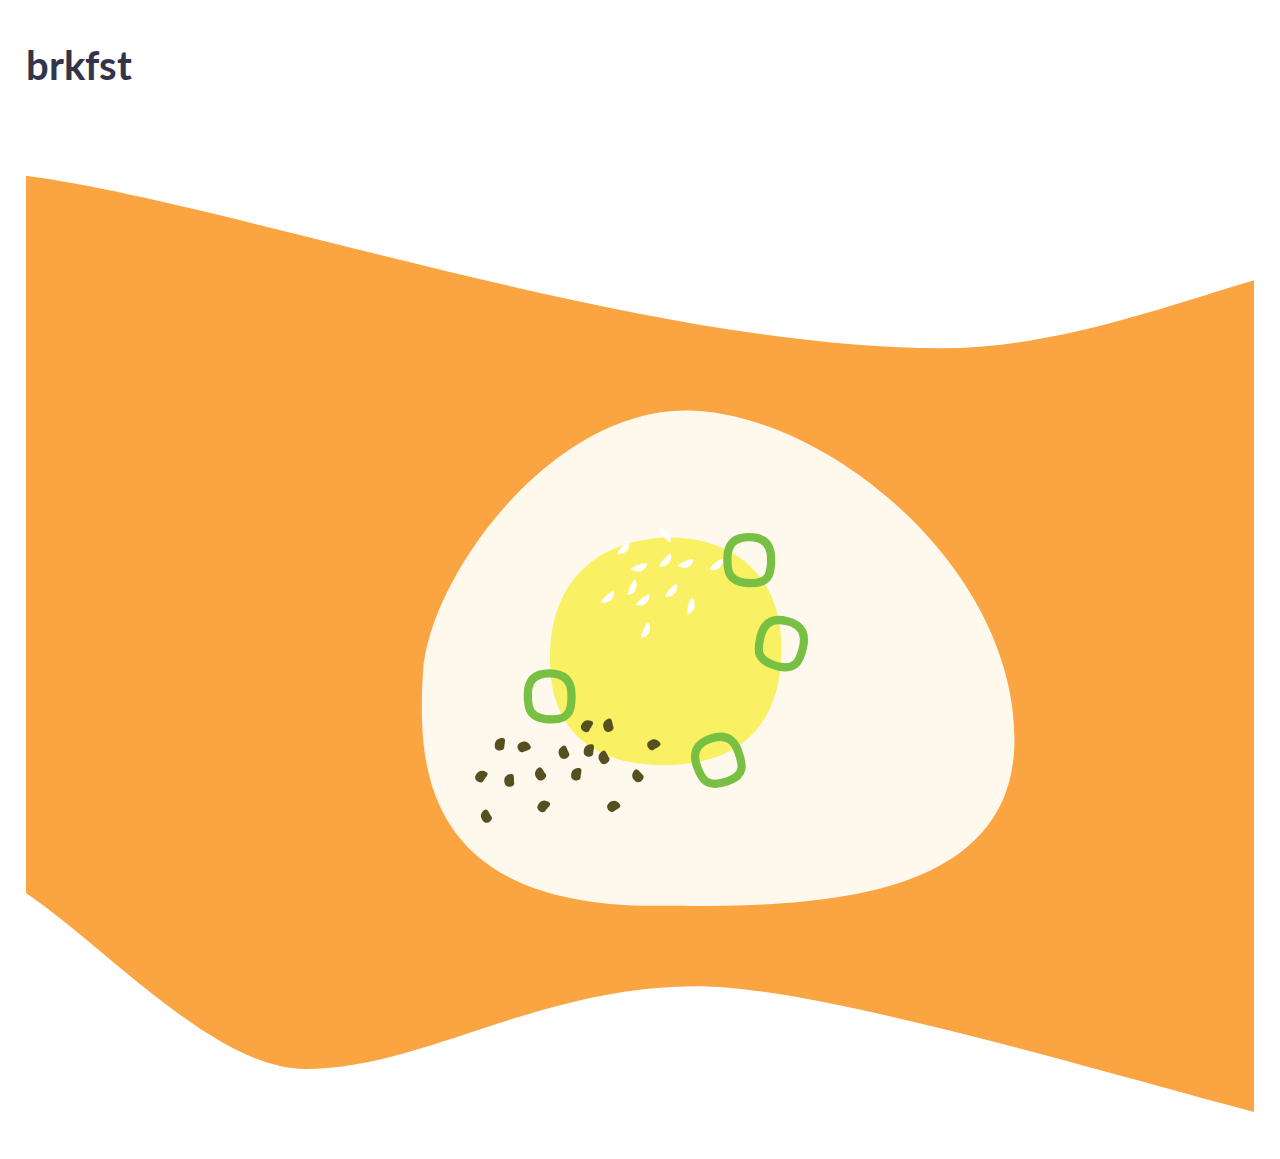
==== brkfst/index.html @ ebac8dba "BRKFST and Notes" ====
<!doctype html>
<html>
    <head>
        <meta charset="utf-8">
        <meta http-equiv="x-ua-compatible" content="ie=edge">
        <title>brkfst</title>
        <meta name="description." content="An experimental design collective">
        <meta name="viewport" content="width=device-width, initial-scale=1">
        <link rel="apple-touch-icon" href="apple-touch-icon.png">
        <link rel="icon" type="image/png" href="Favicon.png">
        <link rel="stylesheet" href="css/simple-grid.css">
    </head>
    <body>
        <div>
            <div class="row">
                <div class="col-4">
                    <h1>brkfst</h1>
                </div>
            </div>
            <div class="row">
                <div class="col-12">
                    <?xml version="1.0" encoding="utf-8"?>
                    <svg version="1.1" id="Layer_1" xmlns="http://www.w3.org/2000/svg" xmlns:xlink="http://www.w3.org/1999/xlink" x="0px" y="0px"
                    viewBox="0 0 595.3 488" style="enable-background:new 0 0 595.3 488;" xml:space="preserve">
                    <style type="text/css">
	.st0{clip-path:url(#SVGID_2_);fill:#FAA442;}
	.st1{fill:#FFF8EC;}
	.st2{fill:#FAF064;}
	.st3{fill:none;stroke:#77C043;stroke-width:4;stroke-miterlimit:10;}
	.st4{fill:#FFFFFF;}
	.st5{fill:#564F20;}
</style>
                    <g>
	<defs>
		<rect id="SVGID_1_" width="595.3" height="497"/>
	</defs>
	<clipPath id="SVGID_2_">
		<use xlink:href="#SVGID_1_"  style="overflow:visible;"/>
	</clipPath>
	<path class="st0" d="M-30.4,16c90,0,315.3,85.9,474,85.9c78.9,0,157.5-43,202.5-43s37.4,425,4.9,425s-248.4-73-325.8-73
		s-132.9,40.1-190,40.1S6.5,350.5-36,350.5S-99.3,16-30.4,16z"/>
</g>
                    <path class="st1" d="M305.1,372c-114.5,0-115.2-69.6-112.8-112.8c2.5-45.4,61.1-127.2,127.2-127.2s159.4,74.6,159.4,159.4
                    S364.3,372,305.1,372z"
                    />
                    <path class="st2" d="M253.8,252c0-45,32.2-58.5,58.5-58.5c26.3,0,53.7,14.9,53.7,53.7s-21.7,56.6-56.6,56.6S253.8,287.2,253.8,252z"/>
                    <path class="st3" d="M254.9,281.7c-11.5,0-11.8-5.8-11.8-11.8s2.3-10.5,10.5-10.5c8.2,0,10.7,4.6,10.7,10.7S263.9,281.7,254.9,281.7
                    z"/>
                    <g>
	<path class="st4" d="M286.9,201.6c-1.8,0,5.4-8.6,5.4-5.4S290.7,201.6,286.9,201.6z"/>
	<path class="st4" d="M293.4,209.1c-1.6-0.9,9-4.9,7.4-2S296.7,211,293.4,209.1z"/>
	<path class="st4" d="M312.3,195.5c-0.3,1.8-7.6-6.8-4.4-6.2S313,191.7,312.3,195.5z"/>
	<path class="st4" d="M307.2,207.7c-1.8,0,5.4-8.6,5.4-5.4S311,207.7,307.2,207.7z"/>
	<path class="st4" d="M295.9,226.4c-1.8-0.3,6.8-7.6,6.2-4.4C301.6,225.2,299.6,227,295.9,226.4z"/>
	<path class="st4" d="M278.9,225.1c-1.8-0.2,6.4-7.9,6-4.7S282.7,225.5,278.9,225.1z"/>
	<path class="st4" d="M292,221.4c-1.7,0.5,2.6-9.9,3.5-6.8S295.6,220.2,292,221.4z"/>
	<path class="st4" d="M331.5,209.1c-1.8-0.3,6.9-7.5,6.3-4.3S335.3,209.8,331.5,209.1z"/>
	<path class="st4" d="M310,222.3c-1.8,0,5.4-8.6,5.4-5.4S313.8,222.3,310,222.3z"/>
	<path class="st4" d="M316.1,207.5c-1.6-0.8,8.6-5.4,7.2-2.5C321.9,207.9,319.5,209.2,316.1,207.5z"/>
	<path class="st4" d="M320.7,230.7c-1.6,0.8,1.2-10.1,2.6-7.2C324.7,226.5,324.2,229.1,320.7,230.7z"/>
	<path class="st4" d="M298.5,242.2c-1.7,0.5,2.6-9.9,3.5-6.8C303,238.5,302.1,241,298.5,242.2z"/>
</g>
                    <path class="st3" d="M364.5,256c-11.2-2.7-10.1-8.3-8.7-14.2c1.4-5.8,4.6-9.7,12.7-7.8s9.3,7,7.9,12.9S373.2,258.1,364.5,256z"/>
                    <path class="st3" d="M340.1,311.6c-10.9,3.8-13-1.6-15-7.2c-2-5.7-1.3-10.7,6.5-13.4c7.8-2.7,11.6,0.9,13.6,6.6
                    C347.2,303.3,348.6,308.6,340.1,311.6z"/>
                    <path class="st3" d="M351.6,215.7c-11.5,0-11.8-5.8-11.8-11.8s2.3-10.5,10.5-10.5s10.7,4.6,10.7,10.7S360.5,215.7,351.6,215.7z"/>
                    <g>
	<path class="st5" d="M258.7,299.8c-1.4-2.4-0.5-4.1,1.3-5.2s2.1,1.9,3.1,3.5C264.1,299.7,260.3,302.4,258.7,299.8z"/>
	<path class="st5" d="M269,284.4c1.1-2.5,3-2.8,5-1.9c1.9,0.8-0.3,2.8-1.1,4.6S267.8,287.2,269,284.4z"/>
	<path class="st5" d="M278.3,302.4c-1.7-2.2-0.9-4,0.8-5.3c1.7-1.3,2.3,1.7,3.4,3.2C283.6,301.9,280.1,304.9,278.3,302.4z"/>
	<path class="st5" d="M264.1,309c0-2.8,1.7-3.8,3.8-3.8c2.1,0,0.8,2.7,0.8,4.6C268.7,311.7,264.1,312.1,264.1,309z"/>
	<path class="st5" d="M280,286.3c-1-2.6,0.2-4.1,2.1-4.9c2-0.8,1.8,2.2,2.5,4S281.1,289.2,280,286.3z"/>
	<path class="st5" d="M270.2,297.5c0-2.8,1.7-3.8,3.8-3.8s0.8,2.7,0.8,4.6S270.2,300.6,270.2,297.5z"/>
	<path class="st5" d="M282.3,322.3c2.1-1.9,3.9-1.3,5.3,0.3c1.4,1.6-1.5,2.5-2.9,3.7S280,324.3,282.3,322.3z"/>
	<path class="st5" d="M301.8,292.3c2.2-1.7,4-1.1,5.3,0.6s-1.6,2.4-3.1,3.6C302.6,297.6,299.4,294.2,301.8,292.3z"/>
	<path class="st5" d="M295.2,311.6c-2.1-1.8-1.8-3.7-0.4-5.3c1.4-1.6,2.6,1.1,4.1,2.3C300.2,309.8,297.5,313.5,295.2,311.6z"/>
	<path class="st5" d="M248.1,323c1.4-2.4,3.4-2.4,5.2-1.3c1.8,1.1-0.7,2.8-1.7,4.4S246.5,325.6,248.1,323z"/>
	<path class="st5" d="M239.3,293c2.4-1.3,4.1-0.4,5.1,1.5s-2,2.1-3.6,3C239.1,298.4,236.6,294.5,239.3,293z"/>
	<path class="st5" d="M247.7,310.5c-1.8-2.1-1.2-3.9,0.4-5.3c1.6-1.4,2.4,1.5,3.7,2.9C253,309.5,249.7,312.8,247.7,310.5z"/>
	<path class="st5" d="M221.4,330.9c-1.7-2.2-1-4,0.6-5.3c1.7-1.3,2.3,1.6,3.5,3.1C226.7,330.2,223.3,333.3,221.4,330.9z"/>
	<path class="st5" d="M231.8,312.4c-0.5-2.7,1-4,3.1-4.3s1.3,2.5,1.6,4.4C236.8,314.4,232.3,315.5,231.8,312.4z"/>
	<path class="st5" d="M227.1,294.5c0-2.8,1.7-3.8,3.8-3.8c2.1,0,0.8,2.7,0.8,4.6S227.1,297.6,227.1,294.5z"/>
	<path class="st5" d="M217.9,308.6c1.4-2.4,3.3-2.5,5.1-1.4c1.8,1-0.6,2.8-1.5,4.4C220.6,313.2,216.4,311.3,217.9,308.6z"/>
</g>
                    </svg>
                </div>
            </div>
        </div>
    </body>
</html>
---- brkfst/css/simple-grid.css ----
/**
*** SIMPLE GRID
*** (C) ZACH COLE 2016
**/

@import url(https://fonts.googleapis.com/css?family=Lato:400,300,300italic,400italic,700,700italic);

/* UNIVERSAL */

html,
body {
  height: 100%;
  width: 100%;
  margin: 0;
  padding: 0;
  left: 0;
  top: 0;
  font-size: 100%;
}

/* ROOT FONT STYLES */

* {
  font-family: 'Lato', Helvetica, sans-serif;
  color: #333447;
  line-height: 1.5;
}

/* TYPOGRAPHY */

h1 {
  font-size: 2.5rem;
}

h2 {
  font-size: 2rem;
}

h3 {
  font-size: 1.375rem;
}

h4 {
  font-size: 1.125rem;
}

h5 {
  font-size: 1rem;
}

h6 {
  font-size: 0.875rem;
}

p {
  font-size: 1.125rem;
  font-weight: 200;
  line-height: 1.8;
}

.font-light {
  font-weight: 300;
}

.font-regular {
  font-weight: 400;
}

.font-heavy {
  font-weight: 700;
}

/* POSITIONING */

.left {
  text-align: left;
}

.right {
  text-align: right;
}

.center {
  text-align: center;
  margin-left: auto;
  margin-right: auto;
}

.justify {
  text-align: justify;
}

/* ==== GRID SYSTEM ==== */

.container {
  width: 90%;
  margin-left: auto;
  margin-right: auto;
}

.row {
  position: relative;
  width: 100%;
}

.row [class^="col"] {
  float: left;
  margin: 0.5rem 2%;
  min-height: 0.125rem;
}

.col-1,
.col-2,
.col-3,
.col-4,
.col-5,
.col-6,
.col-7,
.col-8,
.col-9,
.col-10,
.col-11,
.col-12 {
  width: 96%;
}

.col-1-sm {
  width: 4.33%;
}

.col-2-sm {
  width: 12.66%;
}

.col-3-sm {
  width: 21%;
}

.col-4-sm {
  width: 29.33%;
}

.col-5-sm {
  width: 37.66%;
}

.col-6-sm {
  width: 46%;
}

.col-7-sm {
  width: 54.33%;
}

.col-8-sm {
  width: 62.66%;
}

.col-9-sm {
  width: 71%;
}

.col-10-sm {
  width: 79.33%;
}

.col-11-sm {
  width: 87.66%;
}

.col-12-sm {
  width: 96%;
}

.row::after {
	content: "";
	display: table;
	clear: both;
}

.hidden-sm {
  display: none;
}

@media only screen and (min-width: 33.75em) {  /* 540px */
  .container {
    width: 80%;
  }
}

@media only screen and (min-width: 45em) {  /* 720px */
  .col-1 {
    width: 4.33%;
  }

  .col-2 {
    width: 12.66%;
  }

  .col-3 {
    width: 21%;
  }

  .col-4 {
    width: 29.33%;
  }

  .col-5 {
    width: 37.66%;
  }

  .col-6 {
    width: 46%;
  }

  .col-7 {
    width: 54.33%;
  }

  .col-8 {
    width: 62.66%;
  }

  .col-9 {
    width: 71%;
  }

  .col-10 {
    width: 79.33%;
  }

  .col-11 {
    width: 87.66%;
  }

  .col-12 {
    width: 96%;
  }

  .hidden-sm {
    display: block;
  }
}

@media only screen and (min-width: 60em) { /* 960px */
  .container {
    width: 75%;
    max-width: 60rem;
  }
}
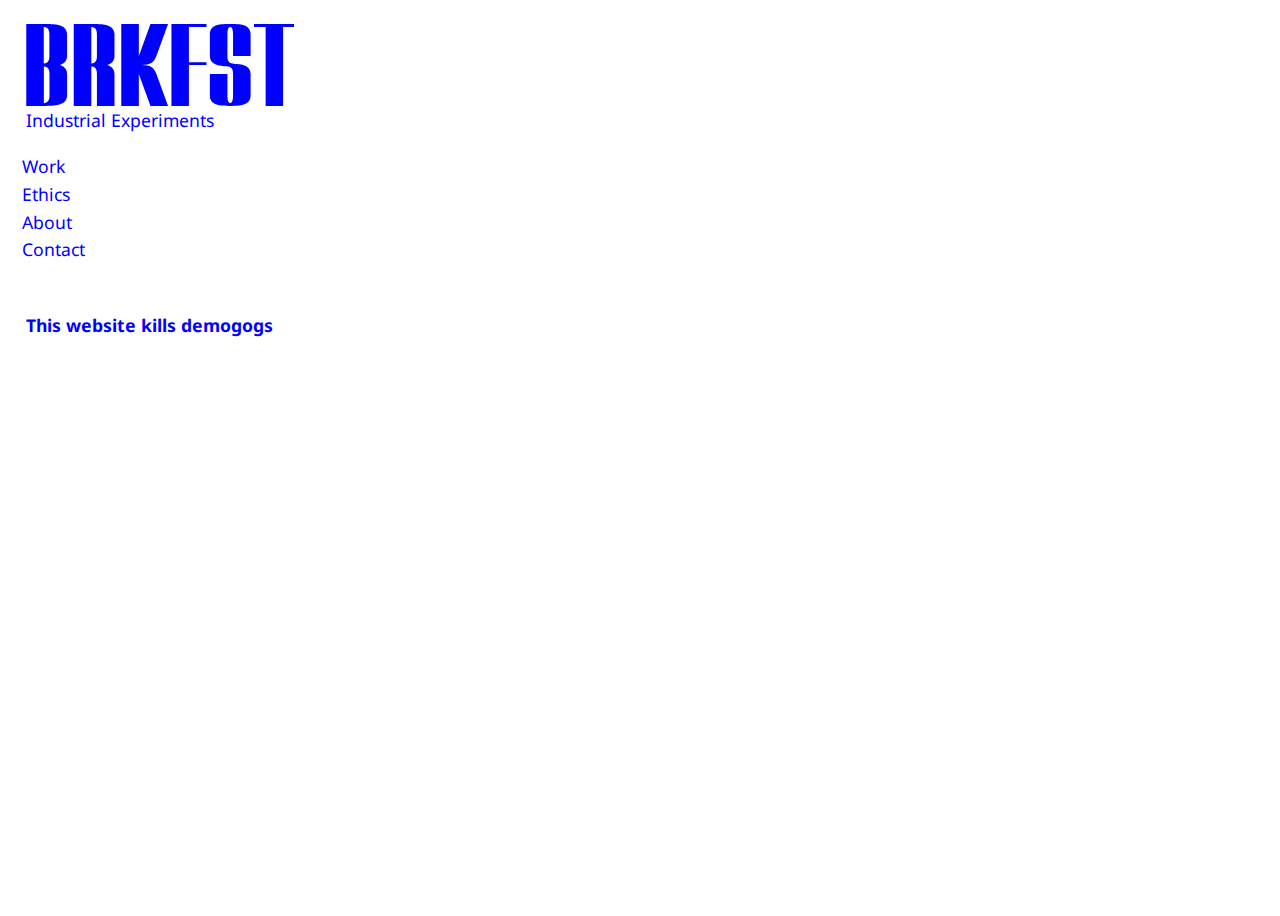
==== commit 308147b7: "BRKFST functional rework" ====
--- a/brkfst/index.html
+++ b/brkfst/index.html
@@ -3,7 +3,7 @@
     <head>
         <meta charset="utf-8">
         <meta http-equiv="x-ua-compatible" content="ie=edge">
-        <title>brkfst</title>
+        <title>BRKFST</title>
         <meta name="description." content="An experimental design collective">
         <meta name="viewport" content="width=device-width, initial-scale=1">
         <link rel="apple-touch-icon" href="apple-touch-icon.png">
@@ -12,77 +12,66 @@
     </head>
     <body>
         <div>
-            <div class="row">
-                <div class="col-4">
-                    <h1>brkfst</h1>
+            <div class="row logo">
+                <div class="col-3">
+                    <?xml version="1.0" encoding="utf-8"?>
+                    <svg version="1.1" id="Layer_1" xmlns="http://www.w3.org/2000/svg" xmlns:xlink="http://www.w3.org/1999/xlink" x="0px" y="0px"
+	                viewBox="0 0 277 85" style="enable-background:new 0 0 277 85;" xml:space="preserve">
+<style type="text/css">
+	.st0{fill:#0000FF;}
+</style>
+<g>
+	<path class="st0" d="M42.3,33V10.8C42.3,0.1,29,0.1,18.3,0.1H0.3v84.4h18.1c10.6,0,23.9,0,23.9-10.7V51.5c0-5.2-3.2-7.9-7.6-9.3
+		C39.1,40.9,42.3,38.2,42.3,33z M24.2,51.5v22.3c0,1.3,0.2,7.8-5.8,7.8V43.7C24.4,43.7,24.2,50.2,24.2,51.5z M18.3,3
+		c6.1,0,5.8,6.5,5.8,7.8V33c0,1.3,0.2,7.8-5.8,7.8V3z"/>
+	<path class="st0" d="M91.2,33V10.8c0-10.7-13.3-10.7-23.9-10.7H49.2v84.4h18.1V43.7c6.1,0,5.8,6.5,5.8,7.8v33h18.1v-33
+		c0-5.2-3.2-7.9-7.6-9.3C88.1,40.9,91.2,38.2,91.2,33z M67.3,3c6.1,0,5.8,6.5,5.8,7.8V33c0,1.3,0.2,7.8-5.8,7.8V3z"/>
+	<path class="st0" d="M116.3,42.3c8.9,0,14.7,0,18.1-9.2l12-33h-18.1l-12,33v-33H98.2v84.4h18.1v-33l12,33h18.1l-12-33
+		C131,42.3,125.2,42.3,116.3,42.3z"/>
+	<path class="st0" d="M231.5,33V10.8c0-10.7-11.7-10.7-21-10.7c-9.3,0-21,0-21,10.7V33c0,8.8,9,10.4,18.1,10.6v0.1
+		c6.1,0,5.8,6.5,5.8,7.8v22.3c0,1.3,0,7.8-2.9,7.8s-2.9-6.5-2.9-7.8V51.5h-18.1v22.3c0,10.7,11.7,10.7,21,10.7c9.3,0,21,0,21-10.7
+		V51.5c0-8.8-9-10.4-18.1-10.6v-0.1c-6.1,0-5.8-6.5-5.8-7.8V10.8c0-1.3,0-7.8,2.9-7.8s2.9,6.5,2.9,7.8V33H231.5z"/>
+	<polygon class="st0" points="186,3 186,0.1 167.9,0.1 149.9,0.1 149.9,3 149.9,84.5 167.9,84.5 167.9,42.3 186,42.3 186,39.4 
+		167.9,39.4 167.9,3 	"/>
+	<polygon class="st0" points="277,0.1 265,0.1 247,0.1 235,0.1 235,3 247,3 247,84.5 265,84.5 265,3 277,3 	"/>
+</g>
+</svg>
+                    <h1 style="margin-top: -.3em">
+                        Industrial Experiments
+                    </h1>
                 </div>
             </div>
             <div class="row">
-                <div class="col-12">
-                    <?xml version="1.0" encoding="utf-8"?>
-                    <svg version="1.1" id="Layer_1" xmlns="http://www.w3.org/2000/svg" xmlns:xlink="http://www.w3.org/1999/xlink" x="0px" y="0px"
-                    viewBox="0 0 595.3 488" style="enable-background:new 0 0 595.3 488;" xml:space="preserve">
-                    <style type="text/css">
-	.st0{clip-path:url(#SVGID_2_);fill:#FAA442;}
-	.st1{fill:#FFF8EC;}
-	.st2{fill:#FAF064;}
-	.st3{fill:none;stroke:#77C043;stroke-width:4;stroke-miterlimit:10;}
-	.st4{fill:#FFFFFF;}
-	.st5{fill:#564F20;}
-</style>
-                    <g>
-	<defs>
-		<rect id="SVGID_1_" width="595.3" height="497"/>
-	</defs>
-	<clipPath id="SVGID_2_">
-		<use xlink:href="#SVGID_1_"  style="overflow:visible;"/>
-	</clipPath>
-	<path class="st0" d="M-30.4,16c90,0,315.3,85.9,474,85.9c78.9,0,157.5-43,202.5-43s37.4,425,4.9,425s-248.4-73-325.8-73
-		s-132.9,40.1-190,40.1S6.5,350.5-36,350.5S-99.3,16-30.4,16z"/>
-</g>
-                    <path class="st1" d="M305.1,372c-114.5,0-115.2-69.6-112.8-112.8c2.5-45.4,61.1-127.2,127.2-127.2s159.4,74.6,159.4,159.4
-                    S364.3,372,305.1,372z"
-                    />
-                    <path class="st2" d="M253.8,252c0-45,32.2-58.5,58.5-58.5c26.3,0,53.7,14.9,53.7,53.7s-21.7,56.6-56.6,56.6S253.8,287.2,253.8,252z"/>
-                    <path class="st3" d="M254.9,281.7c-11.5,0-11.8-5.8-11.8-11.8s2.3-10.5,10.5-10.5c8.2,0,10.7,4.6,10.7,10.7S263.9,281.7,254.9,281.7
-                    z"/>
-                    <g>
-	<path class="st4" d="M286.9,201.6c-1.8,0,5.4-8.6,5.4-5.4S290.7,201.6,286.9,201.6z"/>
-	<path class="st4" d="M293.4,209.1c-1.6-0.9,9-4.9,7.4-2S296.7,211,293.4,209.1z"/>
-	<path class="st4" d="M312.3,195.5c-0.3,1.8-7.6-6.8-4.4-6.2S313,191.7,312.3,195.5z"/>
-	<path class="st4" d="M307.2,207.7c-1.8,0,5.4-8.6,5.4-5.4S311,207.7,307.2,207.7z"/>
-	<path class="st4" d="M295.9,226.4c-1.8-0.3,6.8-7.6,6.2-4.4C301.6,225.2,299.6,227,295.9,226.4z"/>
-	<path class="st4" d="M278.9,225.1c-1.8-0.2,6.4-7.9,6-4.7S282.7,225.5,278.9,225.1z"/>
-	<path class="st4" d="M292,221.4c-1.7,0.5,2.6-9.9,3.5-6.8S295.6,220.2,292,221.4z"/>
-	<path class="st4" d="M331.5,209.1c-1.8-0.3,6.9-7.5,6.3-4.3S335.3,209.8,331.5,209.1z"/>
-	<path class="st4" d="M310,222.3c-1.8,0,5.4-8.6,5.4-5.4S313.8,222.3,310,222.3z"/>
-	<path class="st4" d="M316.1,207.5c-1.6-0.8,8.6-5.4,7.2-2.5C321.9,207.9,319.5,209.2,316.1,207.5z"/>
-	<path class="st4" d="M320.7,230.7c-1.6,0.8,1.2-10.1,2.6-7.2C324.7,226.5,324.2,229.1,320.7,230.7z"/>
-	<path class="st4" d="M298.5,242.2c-1.7,0.5,2.6-9.9,3.5-6.8C303,238.5,302.1,241,298.5,242.2z"/>
-</g>
-                    <path class="st3" d="M364.5,256c-11.2-2.7-10.1-8.3-8.7-14.2c1.4-5.8,4.6-9.7,12.7-7.8s9.3,7,7.9,12.9S373.2,258.1,364.5,256z"/>
-                    <path class="st3" d="M340.1,311.6c-10.9,3.8-13-1.6-15-7.2c-2-5.7-1.3-10.7,6.5-13.4c7.8-2.7,11.6,0.9,13.6,6.6
-                    C347.2,303.3,348.6,308.6,340.1,311.6z"/>
-                    <path class="st3" d="M351.6,215.7c-11.5,0-11.8-5.8-11.8-11.8s2.3-10.5,10.5-10.5s10.7,4.6,10.7,10.7S360.5,215.7,351.6,215.7z"/>
-                    <g>
-	<path class="st5" d="M258.7,299.8c-1.4-2.4-0.5-4.1,1.3-5.2s2.1,1.9,3.1,3.5C264.1,299.7,260.3,302.4,258.7,299.8z"/>
-	<path class="st5" d="M269,284.4c1.1-2.5,3-2.8,5-1.9c1.9,0.8-0.3,2.8-1.1,4.6S267.8,287.2,269,284.4z"/>
-	<path class="st5" d="M278.3,302.4c-1.7-2.2-0.9-4,0.8-5.3c1.7-1.3,2.3,1.7,3.4,3.2C283.6,301.9,280.1,304.9,278.3,302.4z"/>
-	<path class="st5" d="M264.1,309c0-2.8,1.7-3.8,3.8-3.8c2.1,0,0.8,2.7,0.8,4.6C268.7,311.7,264.1,312.1,264.1,309z"/>
-	<path class="st5" d="M280,286.3c-1-2.6,0.2-4.1,2.1-4.9c2-0.8,1.8,2.2,2.5,4S281.1,289.2,280,286.3z"/>
-	<path class="st5" d="M270.2,297.5c0-2.8,1.7-3.8,3.8-3.8s0.8,2.7,0.8,4.6S270.2,300.6,270.2,297.5z"/>
-	<path class="st5" d="M282.3,322.3c2.1-1.9,3.9-1.3,5.3,0.3c1.4,1.6-1.5,2.5-2.9,3.7S280,324.3,282.3,322.3z"/>
-	<path class="st5" d="M301.8,292.3c2.2-1.7,4-1.1,5.3,0.6s-1.6,2.4-3.1,3.6C302.6,297.6,299.4,294.2,301.8,292.3z"/>
-	<path class="st5" d="M295.2,311.6c-2.1-1.8-1.8-3.7-0.4-5.3c1.4-1.6,2.6,1.1,4.1,2.3C300.2,309.8,297.5,313.5,295.2,311.6z"/>
-	<path class="st5" d="M248.1,323c1.4-2.4,3.4-2.4,5.2-1.3c1.8,1.1-0.7,2.8-1.7,4.4S246.5,325.6,248.1,323z"/>
-	<path class="st5" d="M239.3,293c2.4-1.3,4.1-0.4,5.1,1.5s-2,2.1-3.6,3C239.1,298.4,236.6,294.5,239.3,293z"/>
-	<path class="st5" d="M247.7,310.5c-1.8-2.1-1.2-3.9,0.4-5.3c1.6-1.4,2.4,1.5,3.7,2.9C253,309.5,249.7,312.8,247.7,310.5z"/>
-	<path class="st5" d="M221.4,330.9c-1.7-2.2-1-4,0.6-5.3c1.7-1.3,2.3,1.6,3.5,3.1C226.7,330.2,223.3,333.3,221.4,330.9z"/>
-	<path class="st5" d="M231.8,312.4c-0.5-2.7,1-4,3.1-4.3s1.3,2.5,1.6,4.4C236.8,314.4,232.3,315.5,231.8,312.4z"/>
-	<path class="st5" d="M227.1,294.5c0-2.8,1.7-3.8,3.8-3.8c2.1,0,0.8,2.7,0.8,4.6S227.1,297.6,227.1,294.5z"/>
-	<path class="st5" d="M217.9,308.6c1.4-2.4,3.3-2.5,5.1-1.4c1.8,1-0.6,2.8-1.5,4.4C220.6,313.2,216.4,311.3,217.9,308.6z"/>
-</g>
-                    </svg>
+                <div class="col-4" style="margin-left: -1.1em">
+                    <ol>
+                        <h2>
+                            <a href="#">
+                                Work
+                            </a>
+                        </h2>
+                        <h2>
+                            <a href="#">
+                                Ethics
+                            </a>
+                        </h2>
+                        <h2>
+                            <a href="#">
+                                About
+                            </a>
+                        </h2>
+                        <h2>
+                            <a href="#">
+                                Contact
+                            </a>
+                        </h2>
+                    </ol>
+                </div>
+            </div>
+            <div class="row">
+                <div class="col-4">
+                    <h3>
+                        This website kills demogogs
+                    </h3>
                 </div>
             </div>
         </div>
--- a/brkfst/css/simple-grid.css
+++ b/brkfst/css/simple-grid.css
@@ -3,7 +3,7 @@
 *** (C) ZACH COLE 2016
 **/
 
-@import url(https://fonts.googleapis.com/css?family=Lato:400,300,300italic,400italic,700,700italic);
+@import url('https://fonts.googleapis.com/css?family=Noto+Sans');
 
 /* UNIVERSAL */
 
@@ -21,23 +21,42 @@
 /* ROOT FONT STYLES */
 
 * {
-  font-family: 'Lato', Helvetica, sans-serif;
-  color: #333447;
+  font-family: 'Noto Sans', sans-serif;
+  color: #0000ff;
   line-height: 1.5;
 }
 
 /* TYPOGRAPHY */
+a {
+    color: blue;
+    text-decoration: none;
+    transition: all 0.1s ease;
+    line-height: 1;
+}
+
+a:hover {
+    color: red;
+    text-decoration: none;
+}
+
+::selection {
+    color: black;
+    background: yellow;
+}
 
 h1 {
-  font-size: 2.5rem;
+  font-size: 1.1rem;
+    font-weight: normal;
 }
 
 h2 {
-  font-size: 2rem;
+  font-size: 1.1rem;
+    font-weight: normal;
+    margin-top: -.75em;
 }
 
 h3 {
-  font-size: 1.375rem;
+  font-size: 1.1rem;
 }
 
 h4 {
@@ -88,6 +107,20 @@
 
 .justify {
   text-align: justify;
+}
+
+/* ==== CLASS LAYOUT ====*/
+
+.logo {
+    margin-top: 1em;
+}
+
+.subtitle {
+   margin-top: -1em;
+}
+
+ol {
+    margin-top: .3em
 }
 
 /* ==== GRID SYSTEM ==== */
